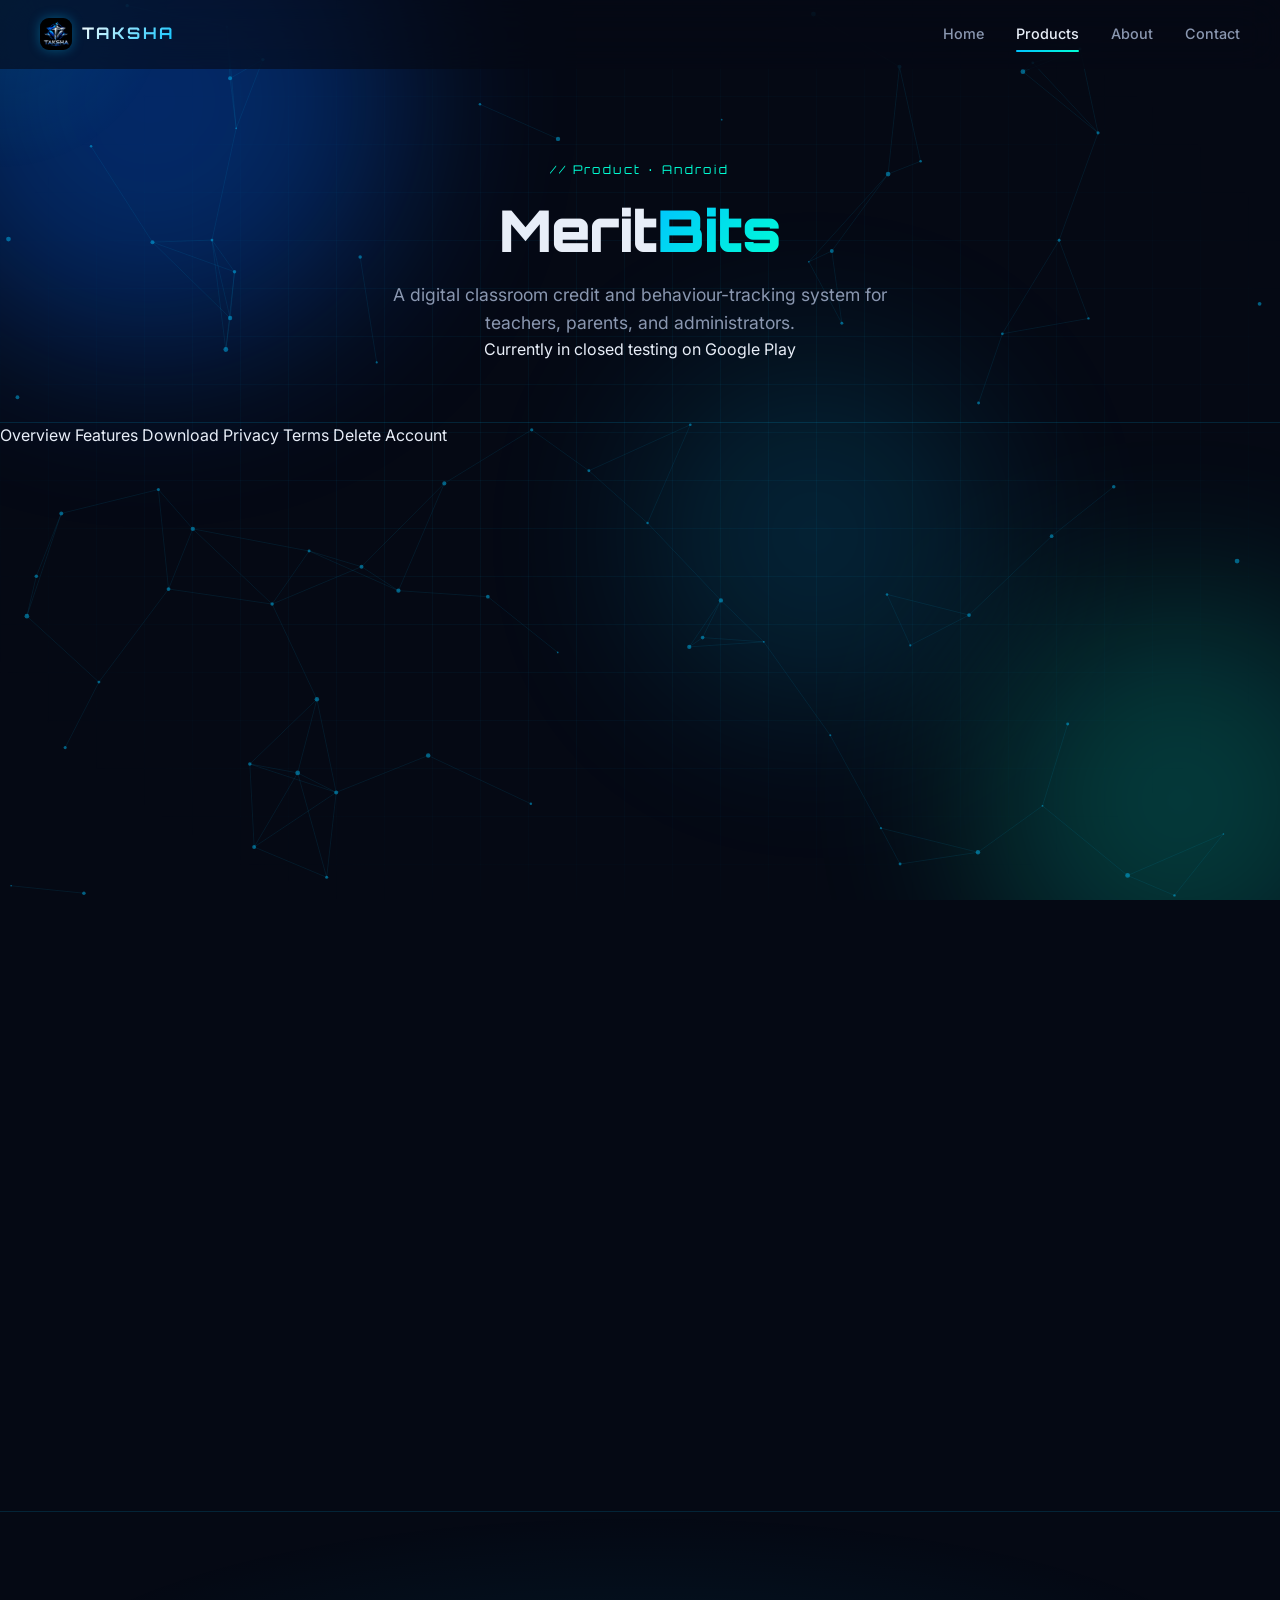
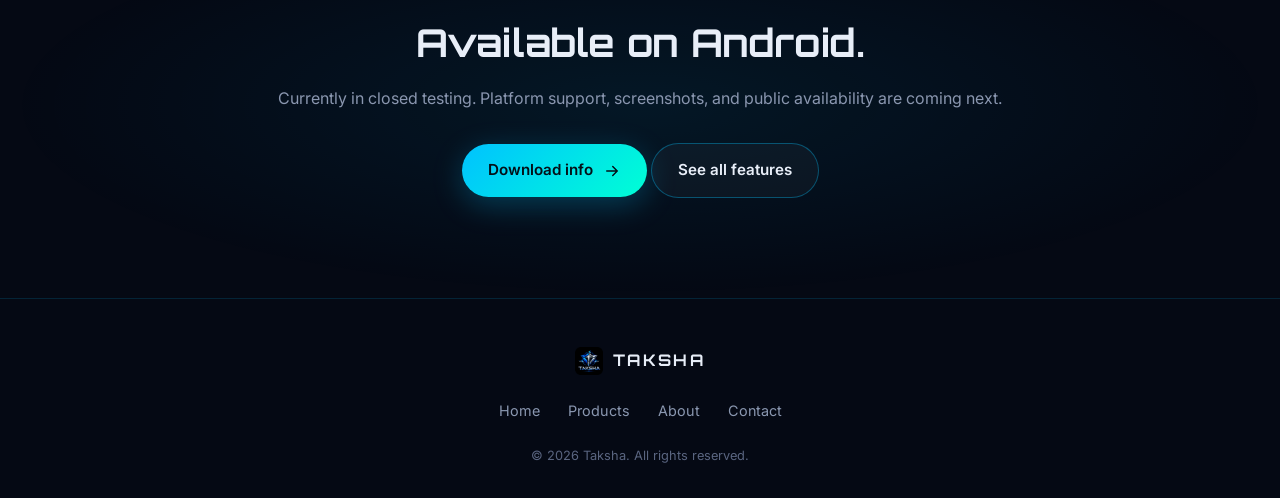
==== products/meritbits/index.html @ 992a5dcb "Create index.html" ====
<!DOCTYPE html>
<html lang="en">
<head>
<meta charset="UTF-8" />
<meta name="viewport" content="width=device-width, initial-scale=1.0" />
<title>MeritBits — Classroom merit tracking by Taksha</title>
<meta name="description" content="MeritBits is a digital classroom credit and behaviour-tracking system for teachers and parents. Built by Taksha." />
<link rel="icon" href="/assets/img/logo.png" />
<link rel="preconnect" href="https://fonts.googleapis.com" />
<link rel="preconnect" href="https://fonts.gstatic.com" crossorigin />
<link href="https://fonts.googleapis.com/css2?family=Orbitron:wght@500;700;900&family=Inter:wght@300;400;500;600;700&display=swap" rel="stylesheet" />
<link rel="stylesheet" href="/assets/css/style.css" />
</head>
<body>

<div class="cursor-glow" aria-hidden="true"></div>
<div class="bg-grid" aria-hidden="true"></div>
<div class="bg-orbs" aria-hidden="true">
  <span class="orb orb-1"></span>
  <span class="orb orb-2"></span>
  <span class="orb orb-3"></span>
</div>

<header class="nav" id="nav">
  <a href="/index.html" class="nav-brand">
    <img src="/assets/img/logo.png" alt="Taksha" class="nav-logo" onerror="this.style.display='none'" />
    <span class="nav-name">TAKSHA</span>
  </a>
  <nav class="nav-links">
    <a href="/index.html">Home</a>
    <a href="/products.html" class="active">Products</a>
    <a href="/about.html">About</a>
    <a href="/contact.html">Contact</a>
  </nav>
  <button class="nav-toggle" aria-label="Menu">☰</button>
</header>

<main>

  <section class="page-header">
    <div class="page-header-inner">
      <span class="page-kicker">// Product · Android</span>
      <div class="mb-hero-icon">
        <img src="/assets/img/meritbits.png" alt="MeritBits" onerror="this.style.display='none'" />
      </div>
      <h1 class="page-title mb-title">Merit<span class="grad-2">Bits</span></h1>
      <p class="page-lede">
        A digital classroom credit and behaviour-tracking system for teachers, parents, and administrators.
      </p>
      <div class="mb-status">
        <span class="pulse-dot"></span> Currently in closed testing on Google Play
      </div>
    </div>
  </section>

  <section class="mb-subnav-wrap">
    <nav class="mb-subnav">
      <a href="/products/meritbits/index.html" class="active">Overview</a>
      <a href="/products/meritbits/features.html">Features</a>
      <a href="/products/meritbits/download.html">Download</a>
      <a href="/products/meritbits/privacy.html">Privacy</a>
      <a href="/products/meritbits/terms.html">Terms</a>
      <a href="/products/meritbits/delete-account.html">Delete Account</a>
    </nav>
  </section>

  <section class="mb-content">

    <div class="mb-block reveal">
      <div class="mb-block-label">The idea</div>
      <h2>Discipline is not punishment.</h2>
      <p class="mb-quote">"It's the currency of self-growth."</p>
      <p>
        Every student begins with <strong>5000 Merit</strong>. Teachers deduct points for infractions,
        parents follow the balance live, and every change is written to an unalterable history.
        It's not about shaming — it's about showing students that their choices have weight, and
        that they can see the shape of their own behaviour over time.
      </p>
    </div>

    <div class="mb-block reveal">
      <div class="mb-block-label">Built for</div>
      <h2>Three roles, one classroom.</h2>
      <div class="mb-roles">
        <div class="mb-role">
          <div class="mb-role-icon">◈</div>
          <h3>Class teachers</h3>
          <p>Create classes, add students individually or in bulk, deduct merit, reset the class, and post thoughts. Full control.</p>
        </div>
        <div class="mb-role">
          <div class="mb-role-icon">◆</div>
          <h3>Subject teachers</h3>
          <p>Join a class with a 6-character code. Deduct merit and post thoughts — nothing more, nothing less.</p>
        </div>
        <div class="mb-role">
          <div class="mb-role-icon">◇</div>
          <h3>Parents</h3>
          <p>Link a child by scanning their private QR. See merit, history, and receive notifications when things change.</p>
        </div>
      </div>
    </div>

    <div class="mb-block reveal">
      <div class="mb-block-label">The core flow</div>
      <h2>From first class to first deduction.</h2>
      <ol class="mb-steps">
        <li><span>01</span><div><strong>Register</strong> as a Teacher or Parent. Verify email. Teachers wait for admin approval.</div></li>
        <li><span>02</span><div><strong>Create a class</strong> (teacher) or join one with a code (subject teacher).</div></li>
        <li><span>03</span><div><strong>Add students</strong> one by one or in bulk — name + roll number.</div></li>
        <li><span>04</span><div><strong>Link a parent</strong> by scanning the student's QR code.</div></li>
        <li><span>05</span><div><strong>Deduct merit</strong> — pick an infraction, confirm, points come off.</div></li>
        <li><span>06</span><div><strong>Track</strong> — every change is saved. Parents see history and get notified.</div></li>
        <li><span>07</span><div><strong>Reset</strong> the class each cycle. Negative balances carry over.</div></li>
      </ol>
    </div>

    <div class="mb-block reveal">
      <div class="mb-block-label">Merit rules</div>
      <h2>Simple, transparent, tamper-proof.</h2>
      <div class="mb-rules">
        <div class="mb-rule"><span>Starting value</span><em>5000 for every new student</em></div>
        <div class="mb-rule"><span>Deduction</span><em>Points are subtracted — no floor, merit can go negative</em></div>
        <div class="mb-rule"><span>History</span><em>Every deduction stores reason, points, and server timestamp</em></div>
        <div class="mb-rule"><span>Reset</span><em>Class teacher only. 5000 + any negative deficit carries over</em></div>
        <div class="mb-rule"><span>Immutability</span><em>History entries cannot be edited once written</em></div>
      </div>
    </div>

  </section>

  <section class="cta-strip">
    <div class="cta-inner">
      <h2>Available on Android.</h2>
      <p>Currently in closed testing. Platform support, screenshots, and public availability are coming next.</p>
      <div class="mb-cta-buttons">
        <a href="/products/meritbits/download.html" class="btn btn-primary">
          <span>Download info</span>
          <svg width="18" height="18" viewBox="0 0 24 24" fill="none"><path d="M5 12h14M13 6l6 6-6 6" stroke="currentColor" stroke-width="2" stroke-linecap="round" stroke-linejoin="round"/></svg>
        </a>
        <a href="/products/meritbits/features.html" class="btn btn-ghost">See all features</a>
      </div>
    </div>
  </section>

</main>

<footer class="footer">
  <div class="footer-inner">
    <div class="footer-brand">
      <img src="/assets/img/logo.png" alt="Taksha" onerror="this.style.display='none'" />
      <span>TAKSHA</span>
    </div>
    <div class="footer-links">
      <a href="/index.html">Home</a>
      <a href="/products.html">Products</a>
      <a href="/about.html">About</a>
      <a href="/contact.html">Contact</a>
    </div>
    <p class="footer-copy">© <span id="year"></span> Taksha. All rights reserved.</p>
  </div>
</footer>

<script src="/assets/js/main.js"></script>
</body>
</html>
---- assets/css/style.css ----
/* ---------- Reset & base ---------- */
*, *::before, *::after { box-sizing: border-box; margin: 0; padding: 0; }

:root {
  --bg: #050914;
  --bg-2: #0a1122;
  --surface: rgba(255,255,255,0.03);
  --surface-2: rgba(255,255,255,0.06);
  --border: rgba(0,194,255,0.15);
  --border-2: rgba(0,194,255,0.35);
  --text: #e8eef8;
  --text-dim: #8a97b0;
  --text-dimmer: #5a6580;
  --blue: #00c2ff;
  --cyan: #00ffd5;
  --amber: #ffb547;
  --grad: linear-gradient(135deg, #00c2ff 0%, #00ffd5 100%);
  --grad-2: linear-gradient(135deg, #ffffff 0%, #00c2ff 100%);
  --radius: 16px;
  --radius-sm: 10px;
}

html { scroll-behavior: smooth; }
body {
  font-family: 'Inter', system-ui, -apple-system, sans-serif;
  background: var(--bg);
  color: var(--text);
  line-height: 1.6;
  overflow-x: hidden;
  min-height: 100vh;
  -webkit-font-smoothing: antialiased;
}

a { color: inherit; text-decoration: none; }
img { max-width: 100%; display: block; }
button { font-family: inherit; cursor: pointer; border: none; background: none; color: inherit; }

.mono { font-family: 'Orbitron', monospace; letter-spacing: 0.05em; }
.dim { color: var(--text-dim); }
.grad { background: var(--grad-2); -webkit-background-clip: text; background-clip: text; color: transparent; }
.grad-2 { background: var(--grad); -webkit-background-clip: text; background-clip: text; color: transparent; }
.amber { color: var(--amber); }

/* ---------- Background FX ---------- */
.bg-grid {
  position: fixed; inset: 0; z-index: -2;
  background-image:
    linear-gradient(rgba(0,194,255,0.05) 1px, transparent 1px),
    linear-gradient(90deg, rgba(0,194,255,0.05) 1px, transparent 1px);
  background-size: 48px 48px;
  mask-image: radial-gradient(ellipse at center, #000 30%, transparent 80%);
  -webkit-mask-image: radial-gradient(ellipse at center, #000 30%, transparent 80%);
  pointer-events: none;
}
.bg-orbs { position: fixed; inset: 0; z-index: -3; overflow: hidden; pointer-events: none; }
.orb { position: absolute; border-radius: 50%; filter: blur(90px); opacity: 0.35; }
.orb-1 { width: 500px; height: 500px; background: #0066ff; top: -150px; left: -100px; }
.orb-2 { width: 400px; height: 400px; background: #00ffd5; bottom: -100px; right: -100px; opacity: 0.2; }
.orb-3 { width: 350px; height: 350px; background: #00c2ff; top: 40%; left: 50%; opacity: 0.15; }

.cursor-glow {
  position: fixed; width: 400px; height: 400px; border-radius: 50%;
  background: radial-gradient(circle, rgba(0,194,255,0.12) 0%, transparent 60%);
  pointer-events: none; z-index: 0;
  transform: translate(-50%, -50%);
  transition: opacity 0.3s;
  will-change: transform;
}

/* ---------- Nav ---------- */
.nav {
  position: fixed; top: 0; left: 0; right: 0; z-index: 100;
  display: flex; align-items: center; justify-content: space-between;
  padding: 18px 40px;
  backdrop-filter: blur(20px);
  -webkit-backdrop-filter: blur(20px);
  background: rgba(5,9,20,0.6);
  border-bottom: 1px solid transparent;
  transition: all 0.3s ease;
}
.nav.scrolled {
  background: rgba(5,9,20,0.85);
  border-bottom-color: var(--border);
  padding: 12px 40px;
}
.nav-brand { display: flex; align-items: center; gap: 10px; }
.nav-logo { height: 32px; width: auto; }
.nav-name {
  font-family: 'Orbitron', sans-serif; font-weight: 700;
  letter-spacing: 0.15em; font-size: 1rem;
  background: var(--grad-2); -webkit-background-clip: text; background-clip: text; color: transparent;
}
.nav-links { display: flex; gap: 32px; }
.nav-links a {
  font-size: 0.9rem; font-weight: 500; color: var(--text-dim);
  position: relative; transition: color 0.2s;
}
.nav-links a:hover, .nav-links a.active { color: var(--text); }
.nav-links a.active::after {
  content: ''; position: absolute; left: 0; right: 0; bottom: -6px;
  height: 2px; background: var(--grad); border-radius: 2px;
}
.nav-toggle { display: none; font-size: 1.4rem; }

/* ---------- Buttons ---------- */
.btn {
  display: inline-flex; align-items: center; gap: 10px;
  padding: 14px 26px; border-radius: 100px;
  font-weight: 600; font-size: 0.95rem;
  transition: all 0.3s ease; position: relative; overflow: hidden;
  cursor: pointer;
}
.btn-primary {
  background: var(--grad); color: #041018;
  box-shadow: 0 8px 30px rgba(0,194,255,0.25);
}
.btn-primary:hover {
  transform: translateY(-2px);
  box-shadow: 0 12px 40px rgba(0,194,255,0.45);
}
.btn-primary svg { transition: transform 0.3s; }
.btn-primary:hover svg { transform: translateX(4px); }
.btn-ghost {
  border: 1px solid var(--border-2); color: var(--text);
  background: var(--surface);
}
.btn-ghost:hover { background: var(--surface-2); border-color: var(--blue); }

/* ---------- Hero (index) ---------- */
.hero {
  min-height: 100vh; display: grid; grid-template-columns: 1.2fr 1fr;
  align-items: center; gap: 60px;
  padding: 140px 60px 80px; position: relative;
}
.hero-inner { max-width: 640px; z-index: 1; }
.hero-badge {
  display: inline-flex; align-items: center; gap: 8px;
  padding: 8px 16px; border-radius: 100px;
  background: var(--surface); border: 1px solid var(--border);
  font-size: 0.8rem; color: var(--text-dim); margin-bottom: 28px;
}
.hero-badge .dot {
  width: 8px; height: 8px; border-radius: 50%; background: var(--cyan);
  box-shadow: 0 0 12px var(--cyan); animation: pulse 2s infinite;
}
@keyframes pulse { 0%,100% { opacity: 1; } 50% { opacity: 0.4; } }

.hero-title {
  font-family: 'Orbitron', sans-serif; font-weight: 900;
  font-size: clamp(2.8rem, 7vw, 5.5rem); line-height: 1.02;
  letter-spacing: -0.02em; margin-bottom: 24px;
}
.hero-sub {
  font-size: 1.15rem; color: var(--text-dim); max-width: 520px;
  margin-bottom: 36px; line-height: 1.7;
}
.hero-cta { display: flex; gap: 16px; flex-wrap: wrap; margin-bottom: 60px; }

.hero-stats {
  display: flex; gap: 48px; flex-wrap: wrap;
  padding-top: 32px; border-top: 1px solid var(--border);
}
.stat { display: flex; flex-direction: column; }
.stat strong {
  font-family: 'Orbitron', sans-serif; font-size: 2rem; font-weight: 700;
  background: var(--grad-2); -webkit-background-clip: text; background-clip: text; color: transparent;
}
.stat span { font-size: 0.85rem; color: var(--text-dimmer); }

/* Floating cubes */
.hero-visual { position: relative; height: 500px; }
.cube-field { position: relative; width: 100%; height: 100%; }
.cube {
  position: absolute; border-radius: 12px;
  background: linear-gradient(135deg, rgba(0,194,255,0.6), rgba(0,255,213,0.3));
  border: 1px solid rgba(0,194,255,0.4);
  box-shadow: 0 0 40px rgba(0,194,255,0.3), inset 0 0 20px rgba(0,255,213,0.15);
  animation: float 6s ease-in-out infinite;
}
.c1 { width: 90px; height: 90px; top: 10%; left: 20%; animation-delay: 0s; }
.c2 { width: 60px; height: 60px; top: 55%; left: 10%; animation-delay: 1s; }
.c3 { width: 120px; height: 120px; top: 30%; left: 55%; animation-delay: 2s; }
.c4 { width: 50px; height: 50px; top: 75%; left: 65%; animation-delay: 1.5s; }
.c5 { width: 70px; height: 70px; top: 5%; left: 75%; animation-delay: 0.5s; }
@keyframes float {
  0%, 100% { transform: translateY(0) rotate(0deg); }
  50% { transform: translateY(-30px) rotate(8deg); }
}

/* ---------- Page header (inner pages) ---------- */
.page-header {
  padding: 160px 60px 60px; position: relative;
  border-bottom: 1px solid var(--border);
}
.page-header-inner { max-width: 900px; margin: 0 auto; text-align: center; }
.page-kicker {
  font-family: 'Orbitron', monospace; font-size: 0.75rem;
  letter-spacing: 0.2em; color: var(--cyan); margin-bottom: 20px; display: block;
}
.page-title {
  font-family: 'Orbitron', sans-serif; font-weight: 900;
  font-size: clamp(2rem, 5vw, 3.6rem); line-height: 1.1;
  letter-spacing: -0.02em; margin-bottom: 18px;
}
.page-lede { color: var(--text-dim); font-size: 1.1rem; max-width: 560px; margin: 0 auto; }

/* ---------- Sections ---------- */
.section-title {
  font-family: 'Orbitron', sans-serif; font-weight: 700;
  font-size: clamp(1.8rem, 4vw, 2.8rem); text-align: center;
  margin-bottom: 60px; letter-spacing: -0.01em;
}

/* ---------- Tease (index) ---------- */
.tease {
  padding: 120px 60px; position: relative;
  border-top: 1px solid var(--border); border-bottom: 1px solid var(--border);
}
.tease-inner { max-width: 720px; margin: 0 auto; text-align: center; }
.tease-label {
  display: inline-flex; align-items: center; gap: 10px;
  font-family: 'Orbitron', sans-serif; font-size: 0.75rem;
  letter-spacing: 0.2em; color: var(--cyan); margin-bottom: 28px;
}
.tease-label .pulse {
  width: 8px; height: 8px; border-radius: 50%; background: var(--cyan);
  animation: pulse 1.5s infinite;
}
.tease-title {
  font-family: 'Orbitron', sans-serif; font-weight: 900;
  font-size: clamp(2rem, 5vw, 3.5rem); line-height: 1.1; margin-bottom: 20px;
  letter-spacing: -0.02em;
}
.tease-sub { color: var(--text-dim); font-size: 1.1rem; margin-bottom: 48px; }

.glitch { position: relative; display: inline-block; color: var(--cyan); }
.glitch::before, .glitch::after {
  content: attr(data-text); position: absolute; inset: 0;
  background: var(--bg); overflow: hidden;
}
.glitch::before { color: #00c2ff; animation: glitch-1 3s infinite linear alternate-reverse; clip-path: polygon(0 0, 100% 0, 100% 45%, 0 45%); }
.glitch::after { color: #00ffd5; animation: glitch-2 2s infinite linear alternate-reverse; clip-path: polygon(0 55%, 100% 55%, 100% 100%, 0 100%); }
@keyframes glitch-1 { 0%,90%,100% { transform: translate(0); } 92% { transform: translate(-3px,1px); } 94% { transform: translate(3px,-1px); } 96% { transform: translate(-2px,-1px); } }
@keyframes glitch-2 { 0%,90%,100% { transform: translate(0); } 91% { transform: translate(2px,1px); } 93% { transform: translate(-3px,-1px); } 95% { transform: translate(1px,2px); } }

.tease-card {
  position: relative; max-width: 480px; margin: 0 auto 40px;
  border-radius: var(--radius); overflow: hidden;
  border: 1px solid var(--border);
  background: linear-gradient(180deg, rgba(10,17,34,0.9), rgba(5,9,20,0.95));
  backdrop-filter: blur(20px);
  transition: transform 0.4s, border-color 0.3s;
}
.tease-card:hover { transform: translateY(-4px); border-color: var(--border-2); }
.tease-card-glow {
  position: absolute; inset: -1px; z-index: 0; opacity: 0.4;
  background: conic-gradient(from 0deg, transparent, rgba(0,194,255,0.4), transparent 30%);
  animation: spin 6s linear infinite; filter: blur(20px);
}
@keyframes spin { to { transform: rotate(360deg); } }
.tease-card-inner {
  position: relative; z-index: 1; padding: 32px;
  background: linear-gradient(180deg, rgba(10,17,34,0.95), rgba(5,9,20,0.98));
  border-radius: var(--radius);
}
.tease-icon {
  display: flex; flex-direction: column; align-items: center; gap: 14px; margin-bottom: 28px;
}
.tease-icon img { width: 90px; height: 90px; filter: drop-shadow(0 0 30px rgba(0,194,255,0.5)); animation: float 4s ease-in-out infinite; }
.tease-scramble {
  font-family: 'Orbitron', monospace; font-size: 0.85rem;
  letter-spacing: 0.4em; color: var(--blue);
}
.tease-meta { display: flex; flex-direction: column; gap: 12px; margin-bottom: 24px; }
.tease-row {
  display: flex; justify-content: space-between; align-items: center;
  font-family: 'Orbitron', sans-serif; font-size: 0.75rem; letter-spacing: 0.1em;
  padding-bottom: 12px; border-bottom: 1px dashed rgba(0,194,255,0.15);
}
.tease-row span { color: var(--text-dimmer); }
.tease-row em { font-style: normal; color: var(--text); }
.tease-progress {
  height: 4px; border-radius: 4px; background: rgba(255,255,255,0.05);
  overflow: hidden; margin-bottom: 16px;
}
.tease-progress-bar {
  height: 100%; width: 0%; background: var(--grad);
  box-shadow: 0 0 12px var(--blue);
  transition: width 2s ease-out;
}
.tease-hint {
  font-family: 'Orbitron', monospace; font-size: 0.7rem;
  color: var(--text-dimmer); letter-spacing: 0.15em;
}
.tease-footer { color: var(--text-dimmer); font-size: 0.9rem; }

/* ---------- Principles (index) ---------- */
.principles { padding: 120px 60px; }
.principles-grid {
  max-width: 1100px; margin: 0 auto;
  display: grid; grid-template-columns: repeat(auto-fit, minmax(240px, 1fr)); gap: 24px;
}
.principle {
  padding: 32px; border-radius: var(--radius);
  background: var(--surface); border: 1px solid var(--border);
  transition: all 0.3s ease; position: relative; overflow: hidden;
}
.principle::before {
  content: ''; position: absolute; inset: 0;
  background: radial-gradient(circle at top left, rgba(0,194,255,0.08), transparent 60%);
  opacity: 0; transition: opacity 0.3s;
}
.principle:hover { transform: translateY(-4px); border-color: var(--border-2); }
.principle:hover::before { opacity: 1; }
.p-icon {
  font-size: 1.8rem; color: var(--cyan); margin-bottom: 16px;
  filter: drop-shadow(0 0 12px rgba(0,255,213,0.4));
}
.principle h3 { font-family: 'Orbitron', sans-serif; font-size: 1.05rem; margin-bottom: 10px; letter-spacing: 0.02em; }
.principle p { color: var(--text-dim); font-size: 0.92rem; }

/* ---------- About page ---------- */
.about { padding: 100px 60px; }
.about-inner { max-width: 780px; margin: 0 auto; display: flex; flex-direction: column; gap: 56px; }
.about-block { }
.about-label {
  font-family: 'Orbitron', monospace; font-size: 0.72rem;
  letter-spacing: 0.2em; color: var(--cyan); margin-bottom: 14px;
}
.about-block h2 {
  font-family: 'Orbitron', sans-serif; font-weight: 700;
  font-size: clamp(1.3rem, 2.6vw, 1.75rem); margin-bottom: 18px;
  letter-spacing: -0.01em;
}
.about-block p {
  color: var(--text-dim); margin-bottom: 16px; font-size: 1.02rem; line-height: 1.75;
}
.about-block p strong { color: var(--text); font-weight: 600; }
.about-block p em { color: var(--cyan); font-style: normal; }
.about-list {
  list-style: none; padding: 0; display: flex; flex-direction: column; gap: 14px;
  margin-top: 8px;
}
.about-list li {
  position: relative; padding-left: 22px;
  color: var(--text-dim); font-size: 1rem;
}
.about-list li::before {
  content: '◆'; position: absolute; left: 0; top: 0;
  color: var(--cyan); font-size: 0.7rem; line-height: 1.9;
}
.about-list li strong { color: var(--text); font-weight: 600; }

/* ---------- Contact page ---------- */
.contact { padding: 80px 60px; }
.contact-inner { max-width: 640px; margin: 0 auto; display: flex; flex-direction: column; gap: 24px; }
.contact-card {
  display: flex; align-items: center; gap: 20px;
  padding: 28px; border-radius: var(--radius);
  background: var(--surface); border: 1px solid var(--border);
  transition: all 0.3s ease; position: relative; overflow: hidden;
}
.contact-card::before {
  content: ''; position: absolute; inset: 0;
  background: radial-gradient(circle at left center, rgba(0,194,255,0.10), transparent 60%);
  opacity: 0; transition: opacity 0.3s;
}
.contact-card:hover {
  transform: translateY(-3px);
  border-color: var(--border-2);
  box-shadow: 0 20px 60px rgba(0,194,255,0.15);
}
.contact-card:hover::before { opacity: 1; }
.contact-icon {
  flex-shrink: 0; width: 52px; height: 52px; border-radius: 14px;
  display: flex; align-items: center; justify-content: center;
  background: linear-gradient(135deg, rgba(0,194,255,0.15), rgba(0,255,213,0.08));
  border: 1px solid var(--border-2); color: var(--cyan);
  box-shadow: 0 0 24px rgba(0,194,255,0.2);
}
.contact-body { flex: 1; display: flex; flex-direction: column; gap: 4px; position: relative; z-index: 1; }
.contact-label {
  font-family: 'Orbitron', sans-serif; font-size: 0.7rem;
  letter-spacing: 0.2em; color: var(--text-dimmer);
}
.contact-value { font-size: 1.05rem; font-weight: 600; color: var(--text); word-break: break-all; }
.contact-hint { font-size: 0.85rem; color: var(--text-dim); }
.contact-arrow { color: var(--cyan); flex-shrink: 0; transition: transform 0.3s; }
.contact-card:hover .contact-arrow { transform: translate(4px, -4px); }
.contact-note {
  padding: 18px 22px; border-radius: var(--radius-sm);
  background: var(--surface); border: 1px dashed var(--border);
  color: var(--text-dim); font-size: 0.92rem;
}

/* ---------- Products page ---------- */
.products { padding: 80px 60px; }
.products-inner { max-width: 720px; margin: 0 auto; display: flex; flex-direction: column; gap: 28px; }

.product-card {
  position: relative; border-radius: var(--radius); overflow: hidden;
  border: 1px solid var(--border);
  background: linear-gradient(180deg, rgba(10,17,34,0.9), rgba(5,9,20,0.95));
  backdrop-filter: blur(20px);
  transition: transform 0.4s, border-color 0.3s;
  padding: 0;
}
.product-card:hover { transform: translateY(-4px); border-color: var(--border-2); }
.product-glow {
  position: absolute; inset: -1px; z-index: 0; opacity: 0.35;
  background: conic-gradient(from 0deg, transparent, rgba(0,194,255,0.4), transparent 30%);
  animation: spin 8s linear infinite; filter: blur(24px);
  pointer-events: none;
}
.product-card > *:not(.product-glow) { position: relative; z-index: 1; }
.product-card {
  padding: 36px;
}
.product-badge {
  display: inline-flex; align-items: center; gap: 10px;
  padding: 7px 14px; border-radius: 100px;
  background: rgba(255,181,71,0.08); border: 1px solid rgba(255,181,71,0.3);
  font-family: 'Orbitron', sans-serif; font-size: 0.7rem;
  letter-spacing: 0.18em; color: var(--amber);
  margin-bottom: 26px;
}
.pulse-dot {
  width: 7px; height: 7px; border-radius: 50%; background: var(--amber);
  box-shadow: 0 0 10px var(--amber);
  animation: pulse 1.6s infinite;
}
.product-icon-wrap {
  display: flex; flex-direction: column; align-items: center;
  gap: 14px; margin-bottom: 24px;
}
.product-icon {
  width: 96px; height: 96px;
  filter: drop-shadow(0 0 30px rgba(0,194,255,0.5));
  animation: float 4s ease-in-out infinite;
}
.product-icon-fallback {
  font-size: 0.9rem; letter-spacing: 0.5em; color: var(--blue);
  display: none;
}
.product-icon-wrap:has(img[style*="display: none"]) .product-icon-fallback,
.product-icon-wrap:has(img[style*="display:none"]) .product-icon-fallback {
  display: block;
}
.product-name {
  font-family: 'Orbitron', sans-serif; font-weight: 900;
  font-size: 1.7rem; letter-spacing: 0.15em; text-align: center;
  margin-bottom: 12px;
  background: var(--grad-2); -webkit-background-clip: text; background-clip: text; color: transparent;
}
.product-tag {
  text-align: center; color: var(--text-dim);
  font-size: 0.98rem; margin-bottom: 30px; line-height: 1.65;
}
.product-meta { display: flex; flex-direction: column; gap: 10px; margin-bottom: 24px; }
.product-meta-row {
  display: flex; justify-content: space-between; align-items: center;
  font-family: 'Orbitron', sans-serif; font-size: 0.72rem; letter-spacing: 0.1em;
  padding-bottom: 10px; border-bottom: 1px dashed rgba(0,194,255,0.15);
}
.product-meta-row span { color: var(--text-dimmer); }
.product-meta-row em { font-style: normal; color: var(--text); }

.product-progress {
  height: 4px; border-radius: 4px; background: rgba(255,255,255,0.05);
  overflow: hidden; margin-bottom: 14px;
}
.product-progress-bar {
  height: 100%; width: 0%; background: var(--grad);
  box-shadow: 0 0 12px var(--blue);
  transition: width 2s ease-out;
}
.product-hint {
  font-size: 0.7rem; color: var(--text-dimmer); letter-spacing: 0.15em;
  margin-bottom: 24px;
}
.product-footer {
  display: flex; align-items: center; gap: 10px;
  padding: 14px 18px; border-radius: var(--radius-sm);
  background: var(--surface); border: 1px dashed var(--border);
  color: var(--text-dim); font-size: 0.88rem;
}
.lock-icon { color: var(--amber); flex-shrink: 0; display: flex; }

.products-coming {
  padding: 28px; border-radius: var(--radius);
  background: var(--surface); border: 1px solid var(--border);
  text-align: center;
}
.coming-inner .mono {
  font-size: 0.72rem; color: var(--cyan); letter-spacing: 0.2em;
  display: block; margin-bottom: 10px;
}
.coming-inner p { color: var(--text-dim); font-size: 0.95rem; }

/* ---------- CTA strip ---------- */
.cta-strip {
  padding: 100px 60px; text-align: center;
  border-top: 1px solid var(--border);
  background: radial-gradient(ellipse at center, rgba(0,194,255,0.08), transparent 70%);
}
.cta-inner h2 {
  font-family: 'Orbitron', sans-serif; font-size: clamp(1.6rem, 3.5vw, 2.4rem);
  margin-bottom: 12px; letter-spacing: -0.01em;
}
.cta-inner p { color: var(--text-dim); margin-bottom: 32px; }

/* ---------- Footer ---------- */
.footer { border-top: 1px solid var(--border); padding: 48px 60px 32px; }
.footer-inner { max-width: 1200px; margin: 0 auto; display: flex; flex-direction: column; gap: 24px; align-items: center; text-align: center; }
.footer-brand { display: flex; align-items: center; gap: 10px; font-family: 'Orbitron', sans-serif; font-weight: 700; letter-spacing: 0.15em; }
.footer-brand img { height: 28px; }
.footer-links { display: flex; gap: 28px; flex-wrap: wrap; justify-content: center; }
.footer-links a { color: var(--text-dim); font-size: 0.9rem; transition: color 0.2s; }
.footer-links a:hover { color: var(--text); }
.footer-copy { color: var(--text-dimmer); font-size: 0.8rem; }

/* ---------- Reveal animation ---------- */
.reveal { opacity: 0; transform: translateY(24px); transition: opacity 0.7s ease, transform 0.7s ease; }
.reveal.visible { opacity: 1; transform: none; }

/* ---------- Constellation canvas ---------- */
#constellation {
  position: fixed;
  inset: 0;
  z-index: -1;
  pointer-events: none;
  opacity: 0.85;
}
@media (max-width: 640px) {
  #constellation { opacity: 0.55; }
}

.nav-logo {
  height: 32px;
  width: 32px;
  object-fit: cover;
  border-radius: 9px;   /* soft rounded corners */
  /* optional: subtle glow to match cubes */
  box-shadow: 0 0 12px rgba(0,194,255,0.35);
}

/* ---------- Responsive ---------- */
@media (max-width: 900px) {
  .hero { grid-template-columns: 1fr; padding: 120px 28px 60px; min-height: auto; }
  .hero-visual { height: 260px; order: -1; }
  .nav { padding: 14px 20px; }
  .nav-links { display: none; }
  .nav-links.open {
    display: flex; flex-direction: column; gap: 20px;
    position: absolute; top: 100%; left: 0; right: 0;
    background: rgba(5,9,20,0.98); padding: 24px; border-bottom: 1px solid var(--border);
  }
  .nav-toggle { display: block; }
  .tease, .principles, .cta-strip, .footer,
  .about, .contact, .products, .page-header { padding-left: 24px; padding-right: 24px; }
  .hero-stats { gap: 28px; }
  .stat strong { font-size: 1.5rem; }
  .contact-card { flex-direction: column; text-align: center; padding: 24px; }
  .contact-arrow { display: none; }
  .product-card { padding: 26px; }
}
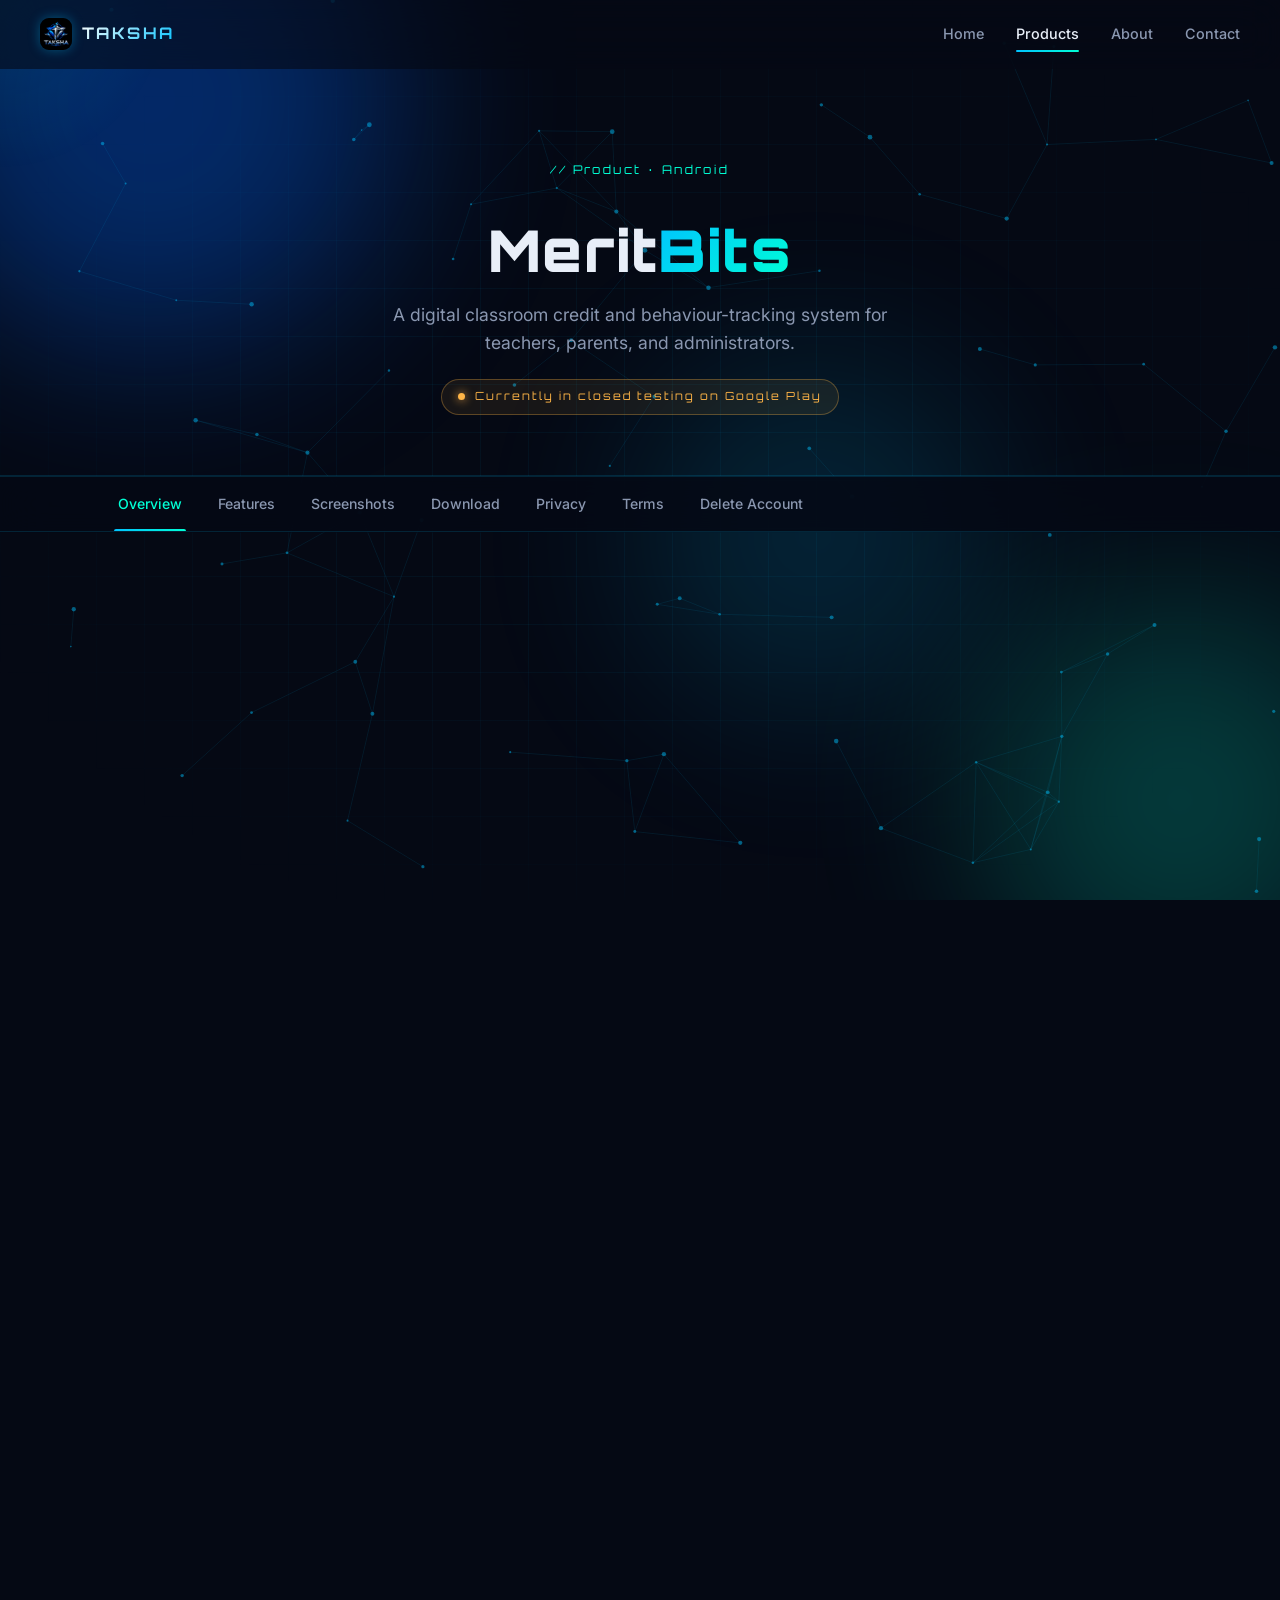
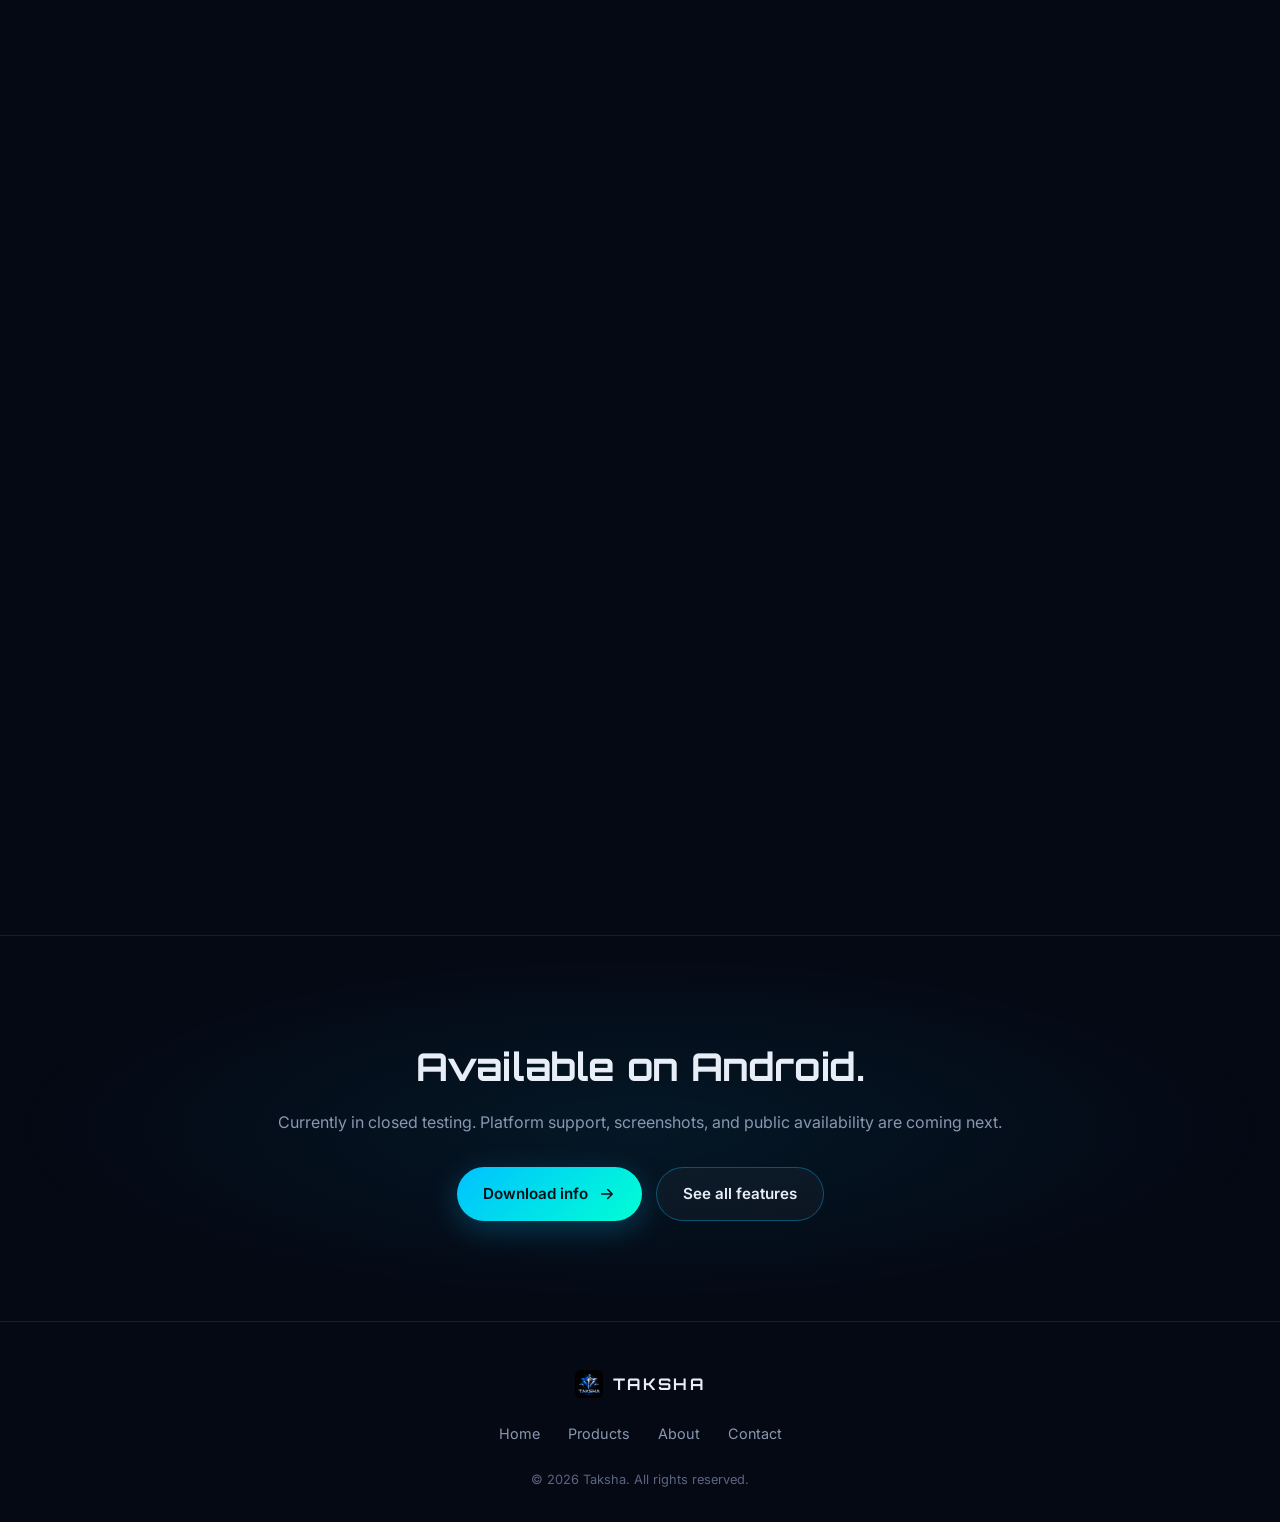
==== commit aa3cd60c: "Update index.html" ====
--- a/products/meritbits/index.html
+++ b/products/meritbits/index.html
@@ -57,6 +57,7 @@
     <nav class="mb-subnav">
       <a href="/products/meritbits/index.html" class="active">Overview</a>
       <a href="/products/meritbits/features.html">Features</a>
+      <a href="/products/meritbits/screenshots.html">Screenshots</a>
       <a href="/products/meritbits/download.html">Download</a>
       <a href="/products/meritbits/privacy.html">Privacy</a>
       <a href="/products/meritbits/terms.html">Terms</a>
--- a/assets/css/style.css
+++ b/assets/css/style.css
@@ -564,3 +564,358 @@
   .contact-arrow { display: none; }
   .product-card { padding: 26px; }
 }
+
+/* ---------- MeritBits sub-pages ---------- */
+
+/* Hero icon on Overview */
+.mb-hero-icon {
+  display: flex; justify-content: center; margin-bottom: 20px;
+}
+.mb-hero-icon img {
+  width: 88px; height: 88px;
+  filter: drop-shadow(0 0 30px rgba(0,194,255,0.55));
+  animation: float 4s ease-in-out infinite;
+}
+.mb-title { letter-spacing: 0.02em; }
+
+.mb-status {
+  display: inline-flex; align-items: center; gap: 10px;
+  margin-top: 22px; padding: 8px 16px; border-radius: 100px;
+  background: rgba(255,181,71,0.08);
+  border: 1px solid rgba(255,181,71,0.3);
+  font-family: 'Orbitron', sans-serif; font-size: 0.7rem;
+  letter-spacing: 0.18em; color: var(--amber);
+}
+.pulse-dot {
+  width: 7px; height: 7px; border-radius: 50%;
+  background: var(--amber); box-shadow: 0 0 10px var(--amber);
+  animation: pulse 1.6s infinite;
+}
+
+/* Sub-navigation bar */
+.mb-subnav-wrap {
+  position: sticky; top: 0; z-index: 50;
+  background: rgba(5,9,20,0.85);
+  backdrop-filter: blur(20px);
+  -webkit-backdrop-filter: blur(20px);
+  border-bottom: 1px solid var(--border);
+  border-top: 1px solid var(--border);
+}
+.mb-subnav {
+  max-width: 1100px; margin: 0 auto;
+  padding: 0 24px;
+  display: flex; gap: 28px; overflow-x: auto;
+  scrollbar-width: none;
+}
+.mb-subnav::-webkit-scrollbar { display: none; }
+.mb-subnav a {
+  padding: 16px 4px; font-size: 0.88rem; font-weight: 500;
+  color: var(--text-dim);
+  white-space: nowrap;
+  position: relative; transition: color 0.2s;
+}
+.mb-subnav a:hover { color: var(--text); }
+.mb-subnav a.active { color: var(--cyan); }
+.mb-subnav a.active::after {
+  content: ''; position: absolute; left: 0; right: 0; bottom: 0;
+  height: 2px; background: var(--grad); border-radius: 2px 2px 0 0;
+}
+
+/* Content wrapper */
+.mb-content {
+  max-width: 860px; margin: 0 auto;
+  padding: 80px 40px 100px;
+  display: flex; flex-direction: column; gap: 64px;
+}
+
+/* Blocks */
+.mb-block { }
+.mb-block-label {
+  font-family: 'Orbitron', monospace; font-size: 0.72rem;
+  letter-spacing: 0.22em; color: var(--cyan);
+  margin-bottom: 14px; text-transform: uppercase;
+}
+.mb-block h2 {
+  font-family: 'Orbitron', sans-serif; font-weight: 700;
+  font-size: clamp(1.4rem, 3vw, 1.9rem);
+  line-height: 1.2; letter-spacing: -0.01em;
+  margin-bottom: 22px;
+}
+.mb-block p {
+  color: var(--text-dim); font-size: 1.02rem;
+  line-height: 1.75; margin-bottom: 16px;
+}
+.mb-block p strong { color: var(--text); font-weight: 600; }
+.mb-quote {
+  font-family: 'Orbitron', sans-serif; font-style: italic;
+  font-size: 1.05rem; color: var(--cyan) !important;
+  margin-bottom: 22px !important;
+  letter-spacing: 0.02em;
+}
+
+/* Roles grid */
+.mb-roles {
+  display: grid; grid-template-columns: repeat(auto-fit, minmax(220px, 1fr));
+  gap: 20px; margin-top: 12px;
+}
+.mb-role {
+  padding: 26px; border-radius: var(--radius);
+  background: var(--surface); border: 1px solid var(--border);
+  transition: all 0.3s ease;
+}
+.mb-role:hover { border-color: var(--border-2); transform: translateY(-3px); }
+.mb-role-icon {
+  font-size: 1.6rem; color: var(--cyan);
+  margin-bottom: 14px;
+  filter: drop-shadow(0 0 12px rgba(0,255,213,0.4));
+}
+.mb-role h3 {
+  font-family: 'Orbitron', sans-serif; font-size: 1rem;
+  margin-bottom: 10px; letter-spacing: 0.02em;
+}
+.mb-role p { font-size: 0.92rem; margin: 0; }
+
+/* Steps */
+.mb-steps {
+  list-style: none; padding: 0; margin: 12px 0 0;
+  display: flex; flex-direction: column; gap: 14px;
+}
+.mb-steps li {
+  display: flex; gap: 18px; align-items: flex-start;
+  padding: 18px 22px; border-radius: var(--radius);
+  background: var(--surface); border: 1px solid var(--border);
+  transition: border-color 0.3s;
+}
+.mb-steps li:hover { border-color: var(--border-2); }
+.mb-steps li span {
+  font-family: 'Orbitron', sans-serif; font-size: 0.8rem;
+  color: var(--cyan); letter-spacing: 0.1em;
+  flex-shrink: 0; padding-top: 2px;
+}
+.mb-steps li div { color: var(--text-dim); font-size: 0.98rem; line-height: 1.6; }
+.mb-steps li div strong { color: var(--text); font-weight: 600; }
+
+/* Rules list */
+.mb-rules {
+  display: flex; flex-direction: column; gap: 0;
+  border-top: 1px solid var(--border);
+}
+.mb-rule {
+  display: flex; justify-content: space-between; align-items: center;
+  gap: 20px; padding: 16px 0;
+  border-bottom: 1px dashed rgba(0,194,255,0.15);
+}
+.mb-rule span {
+  font-family: 'Orbitron', sans-serif; font-size: 0.72rem;
+  letter-spacing: 0.15em; color: var(--text-dimmer);
+  text-transform: uppercase;
+}
+.mb-rule em {
+  font-style: normal; color: var(--text); font-size: 0.95rem;
+  text-align: right;
+}
+
+/* Features grid */
+.mb-features {
+  display: grid; grid-template-columns: repeat(auto-fit, minmax(280px, 1fr));
+  gap: 22px;
+}
+.mb-feature {
+  padding: 28px; border-radius: var(--radius);
+  background: var(--surface); border: 1px solid var(--border);
+  position: relative; overflow: hidden;
+  transition: all 0.3s ease;
+}
+.mb-feature::before {
+  content: ''; position: absolute; inset: 0;
+  background: radial-gradient(circle at top left, rgba(0,194,255,0.08), transparent 60%);
+  opacity: 0; transition: opacity 0.3s;
+}
+.mb-feature:hover { transform: translateY(-4px); border-color: var(--border-2); }
+.mb-feature:hover::before { opacity: 1; }
+.mb-feature-icon {
+  font-size: 1.7rem; color: var(--cyan);
+  margin-bottom: 14px; position: relative;
+  filter: drop-shadow(0 0 12px rgba(0,255,213,0.4));
+}
+.mb-feature h3 {
+  font-family: 'Orbitron', sans-serif; font-size: 1.02rem;
+  margin-bottom: 10px; letter-spacing: 0.02em;
+  position: relative;
+}
+.mb-feature p {
+  color: var(--text-dim); font-size: 0.92rem;
+  line-height: 1.65; margin: 0; position: relative;
+}
+
+/* Download card */
+.mb-download-card {
+  display: flex; align-items: center; gap: 24px;
+  padding: 32px; border-radius: var(--radius);
+  background: linear-gradient(180deg, rgba(10,17,34,0.9), rgba(5,9,20,0.95));
+  border: 1px solid var(--border);
+}
+.mb-download-icon {
+  flex-shrink: 0;
+}
+.mb-download-icon img {
+  width: 72px; height: 72px;
+  filter: drop-shadow(0 0 24px rgba(0,194,255,0.5));
+}
+.mb-download-info h2 {
+  font-family: 'Orbitron', sans-serif; font-size: 1.2rem;
+  margin-bottom: 6px; letter-spacing: 0.02em;
+}
+.mb-download-info .dim { font-size: 0.8rem; letter-spacing: 0.15em; }
+.mb-status-line {
+  display: inline-flex; align-items: center; gap: 8px;
+  margin-top: 12px; font-family: 'Orbitron', sans-serif;
+  font-size: 0.7rem; letter-spacing: 0.18em; color: var(--amber);
+}
+
+/* CTA buttons on MB pages */
+.mb-cta-buttons {
+  display: flex; gap: 14px; flex-wrap: wrap; justify-content: center;
+  margin-top: 20px;
+}
+
+/* Legal pages */
+.legal {
+  max-width: 820px; margin: 0 auto;
+  padding: 70px 40px 100px;
+  color: var(--text-dim); line-height: 1.8;
+  font-size: 1rem;
+}
+.legal-intro {
+  font-size: 1.05rem; color: var(--text-dim);
+  padding-bottom: 28px; margin-bottom: 40px !important;
+  border-bottom: 1px solid var(--border);
+}
+.legal h2 {
+  font-family: 'Orbitron', sans-serif; font-weight: 700;
+  font-size: 1.25rem; color: var(--text);
+  margin-top: 44px; margin-bottom: 16px;
+  letter-spacing: -0.01em; line-height: 1.3;
+}
+.legal h3 {
+  font-family: 'Orbitron', sans-serif; font-weight: 500;
+  font-size: 0.95rem; color: var(--cyan);
+  margin-top: 26px; margin-bottom: 12px;
+  letter-spacing: 0.08em; text-transform: uppercase;
+}
+.legal p {
+  margin-bottom: 16px;
+}
+.legal ul, .legal ol {
+  margin: 12px 0 20px; padding-left: 22px;
+}
+.legal li {
+  margin-bottom: 10px; padding-left: 6px;
+}
+.legal li::marker { color: var(--cyan); }
+.legal strong { color: var(--text); font-weight: 600; }
+.legal a {
+  color: var(--cyan);
+  border-bottom: 1px solid rgba(0,255,213,0.3);
+  transition: border-color 0.2s;
+}
+.legal a:hover { border-bottom-color: var(--cyan); }
+.legal code, .legal .mono {
+  font-family: 'Orbitron', monospace;
+  font-size: 0.88em; color: var(--blue);
+  background: rgba(0,194,255,0.06);
+  padding: 2px 8px; border-radius: 6px;
+}
+.legal-footer-note {
+  margin-top: 56px; padding-top: 28px;
+  border-top: 1px solid var(--border);
+  font-size: 0.92rem; color: var(--text-dimmer);
+}
+
+/* Responsive */
+@media (max-width: 900px) {
+  .mb-content { padding: 60px 24px 80px; gap: 48px; }
+  .legal { padding: 50px 24px 80px; }
+  .mb-rule { flex-direction: column; align-items: flex-start; gap: 6px; }
+  .mb-rule em { text-align: left; }
+  .mb-download-card { flex-direction: column; text-align: center; padding: 28px; }
+}
+
+/* ---------- Screenshots page ---------- */
+.screens-grid {
+  display: grid;
+  grid-template-columns: repeat(auto-fit, minmax(220px, 1fr));
+  gap: 30px;
+  margin: 20px 0 60px;
+}
+
+.phone {
+  position: relative;
+  aspect-ratio: 9 / 19.5;
+  border-radius: 36px;
+  background: linear-gradient(160deg, #1a2135, #0a0f1e);
+  border: 2px solid rgba(0, 194, 255, 0.25);
+  box-shadow:
+    0 0 60px rgba(0, 194, 255, 0.12),
+    inset 0 0 30px rgba(0, 194, 255, 0.06);
+  padding: 14px 8px;
+  transition: transform 0.4s ease, border-color 0.3s ease;
+}
+.phone:hover {
+  transform: translateY(-6px);
+  border-color: rgba(0, 194, 255, 0.55);
+  box-shadow:
+    0 0 80px rgba(0, 194, 255, 0.22),
+    inset 0 0 30px rgba(0, 194, 255, 0.1);
+}
+
+.phone-notch {
+  position: absolute;
+  top: 10px; left: 50%;
+  transform: translateX(-50%);
+  width: 70px; height: 6px;
+  border-radius: 100px;
+  background: rgba(0, 194, 255, 0.3);
+}
+
+.phone-screen {
+  width: 100%; height: 100%;
+  border-radius: 26px;
+  background:
+    radial-gradient(ellipse at top, rgba(0, 194, 255, 0.12), transparent 60%),
+    #050914;
+  overflow: hidden;
+  display: flex;
+  align-items: center;
+  justify-content: center;
+  border: 1px solid rgba(0, 194, 255, 0.12);
+}
+
+.phone-placeholder {
+  display: flex; flex-direction: column;
+  align-items: center; gap: 12px;
+  padding: 24px; text-align: center;
+}
+.ph-icon {
+  font-size: 2.4rem; color: var(--cyan);
+  filter: drop-shadow(0 0 16px rgba(0, 255, 213, 0.5));
+  animation: float 4s ease-in-out infinite;
+}
+.ph-label {
+  font-size: 0.65rem; color: var(--cyan);
+  letter-spacing: 0.25em;
+}
+.ph-hint {
+  font-size: 0.72rem; color: var(--text-dimmer);
+  letter-spacing: 0.05em;
+}
+
+@media (max-width: 600px) {
+  .screens-grid { grid-template-columns: 1fr 1fr; gap: 16px; }
+  .phone { border-radius: 26px; padding: 10px 6px; }
+  .phone-screen { border-radius: 18px; }
+  .phone-notch { width: 50px; height: 4px; }
+  .ph-icon { font-size: 1.6rem; }
+  .ph-label { font-size: 0.55rem; }
+  .ph-hint { font-size: 0.62rem; }
+}
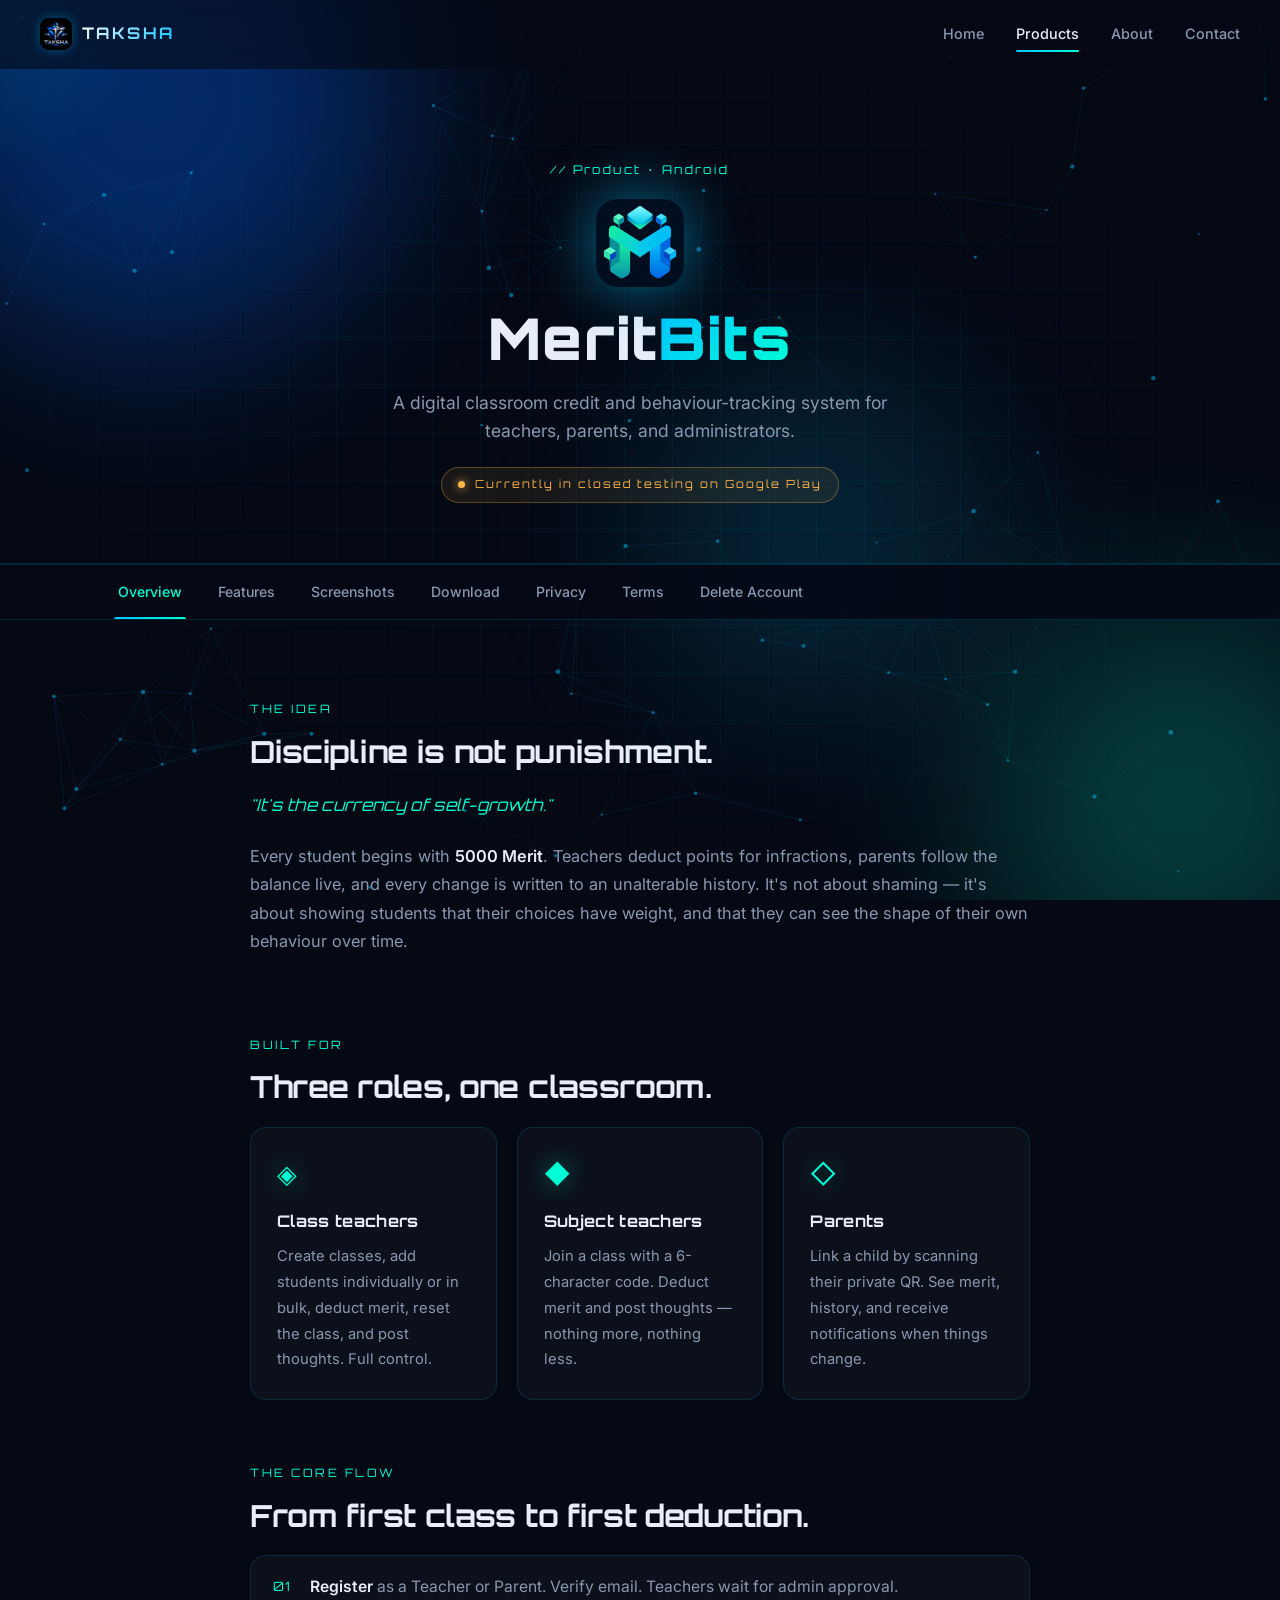
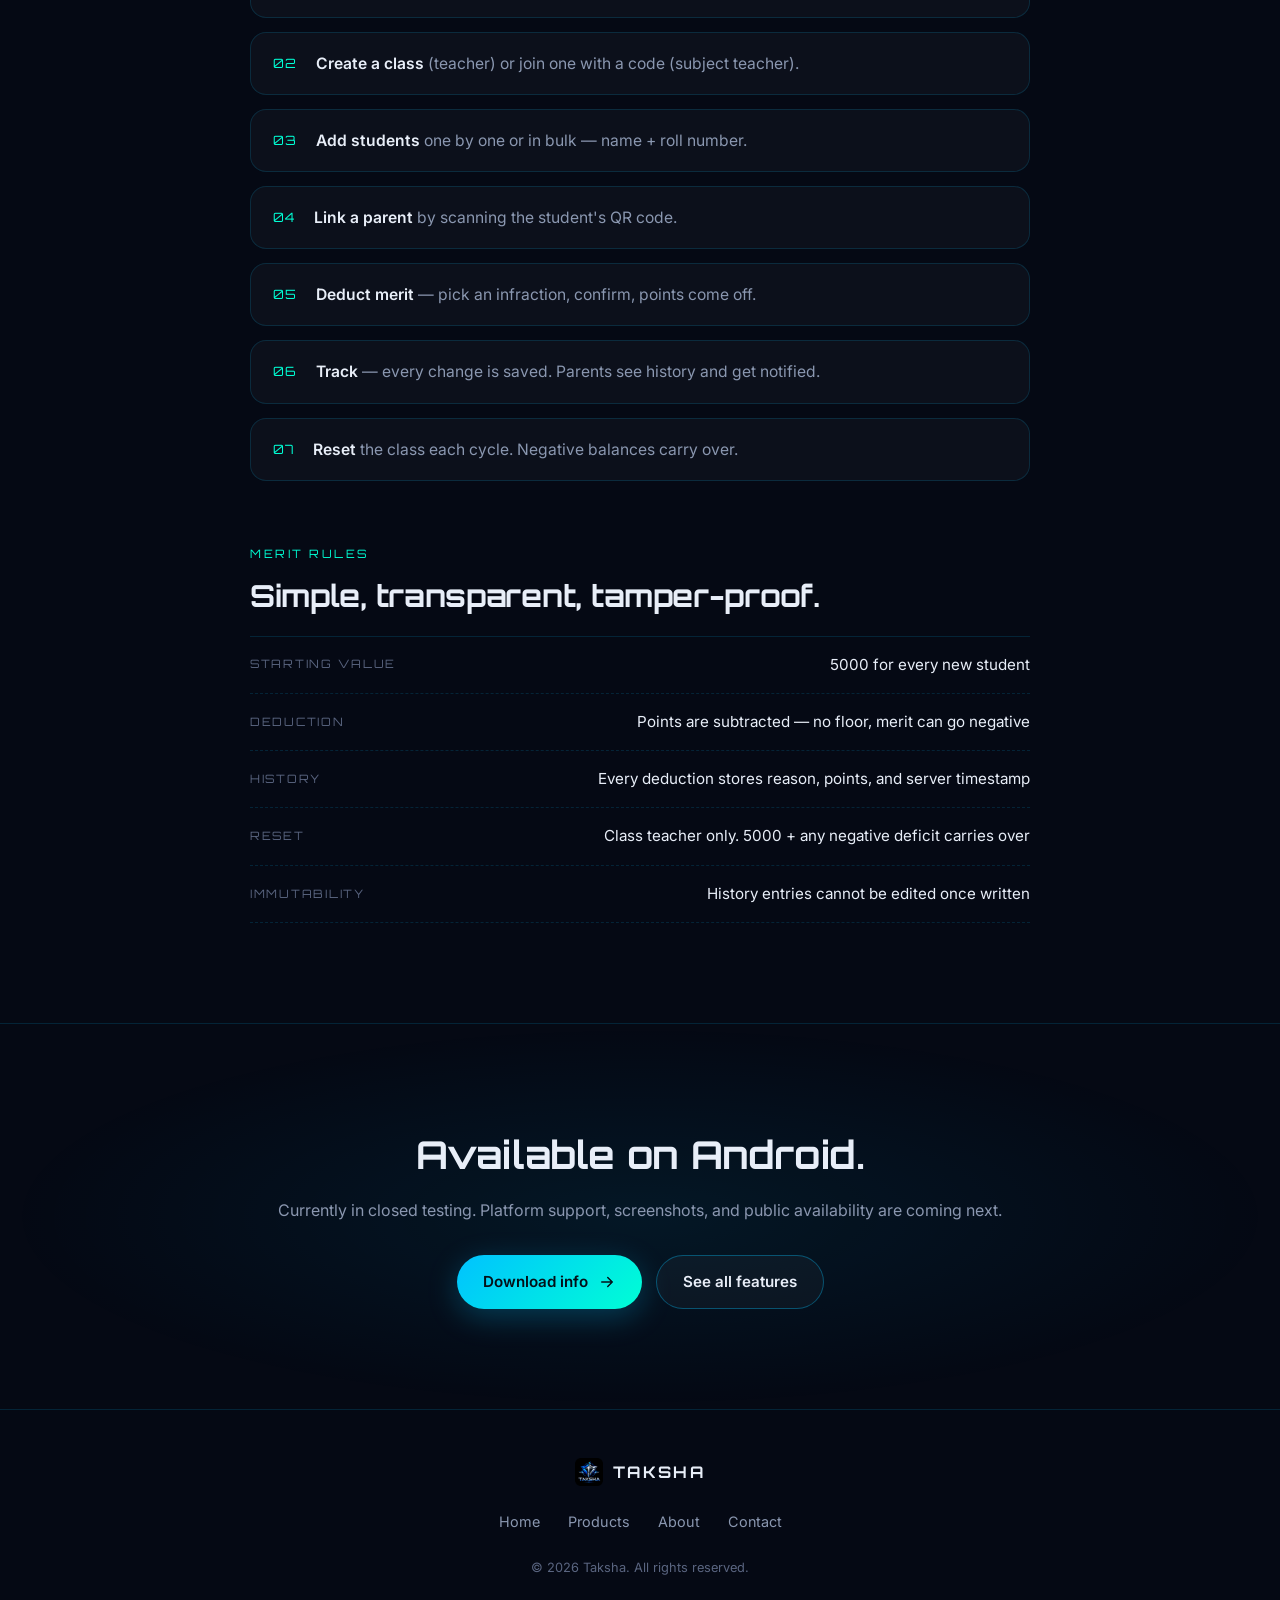
==== commit b3663fab: "replacing the png file type" ====
--- a/products/meritbits/index.html
+++ b/products/meritbits/index.html
@@ -41,7 +41,7 @@
     <div class="page-header-inner">
       <span class="page-kicker">// Product · Android</span>
       <div class="mb-hero-icon">
-        <img src="/assets/img/meritbits.png" alt="MeritBits" onerror="this.style.display='none'" />
+        <img src="/assets/img/meritbits.svg" alt="MeritBits" onerror="this.style.display='none'" />
       </div>
       <h1 class="page-title mb-title">Merit<span class="grad-2">Bits</span></h1>
       <p class="page-lede">
--- a/assets/css/style.css
+++ b/assets/css/style.css
@@ -919,3 +919,16 @@
   .ph-label { font-size: 0.55rem; }
   .ph-hint { font-size: 0.62rem; }
 }
+/* ---------- Real screenshots inside phone frames ---------- */
+.phone-screen {
+  padding: 0;
+  overflow: hidden;
+  position: relative;
+}
+.phone-screen img {
+  width: 100%;
+  height: 100%;
+  object-fit: cover;
+  object-position: top center;
+  display: block;
+}
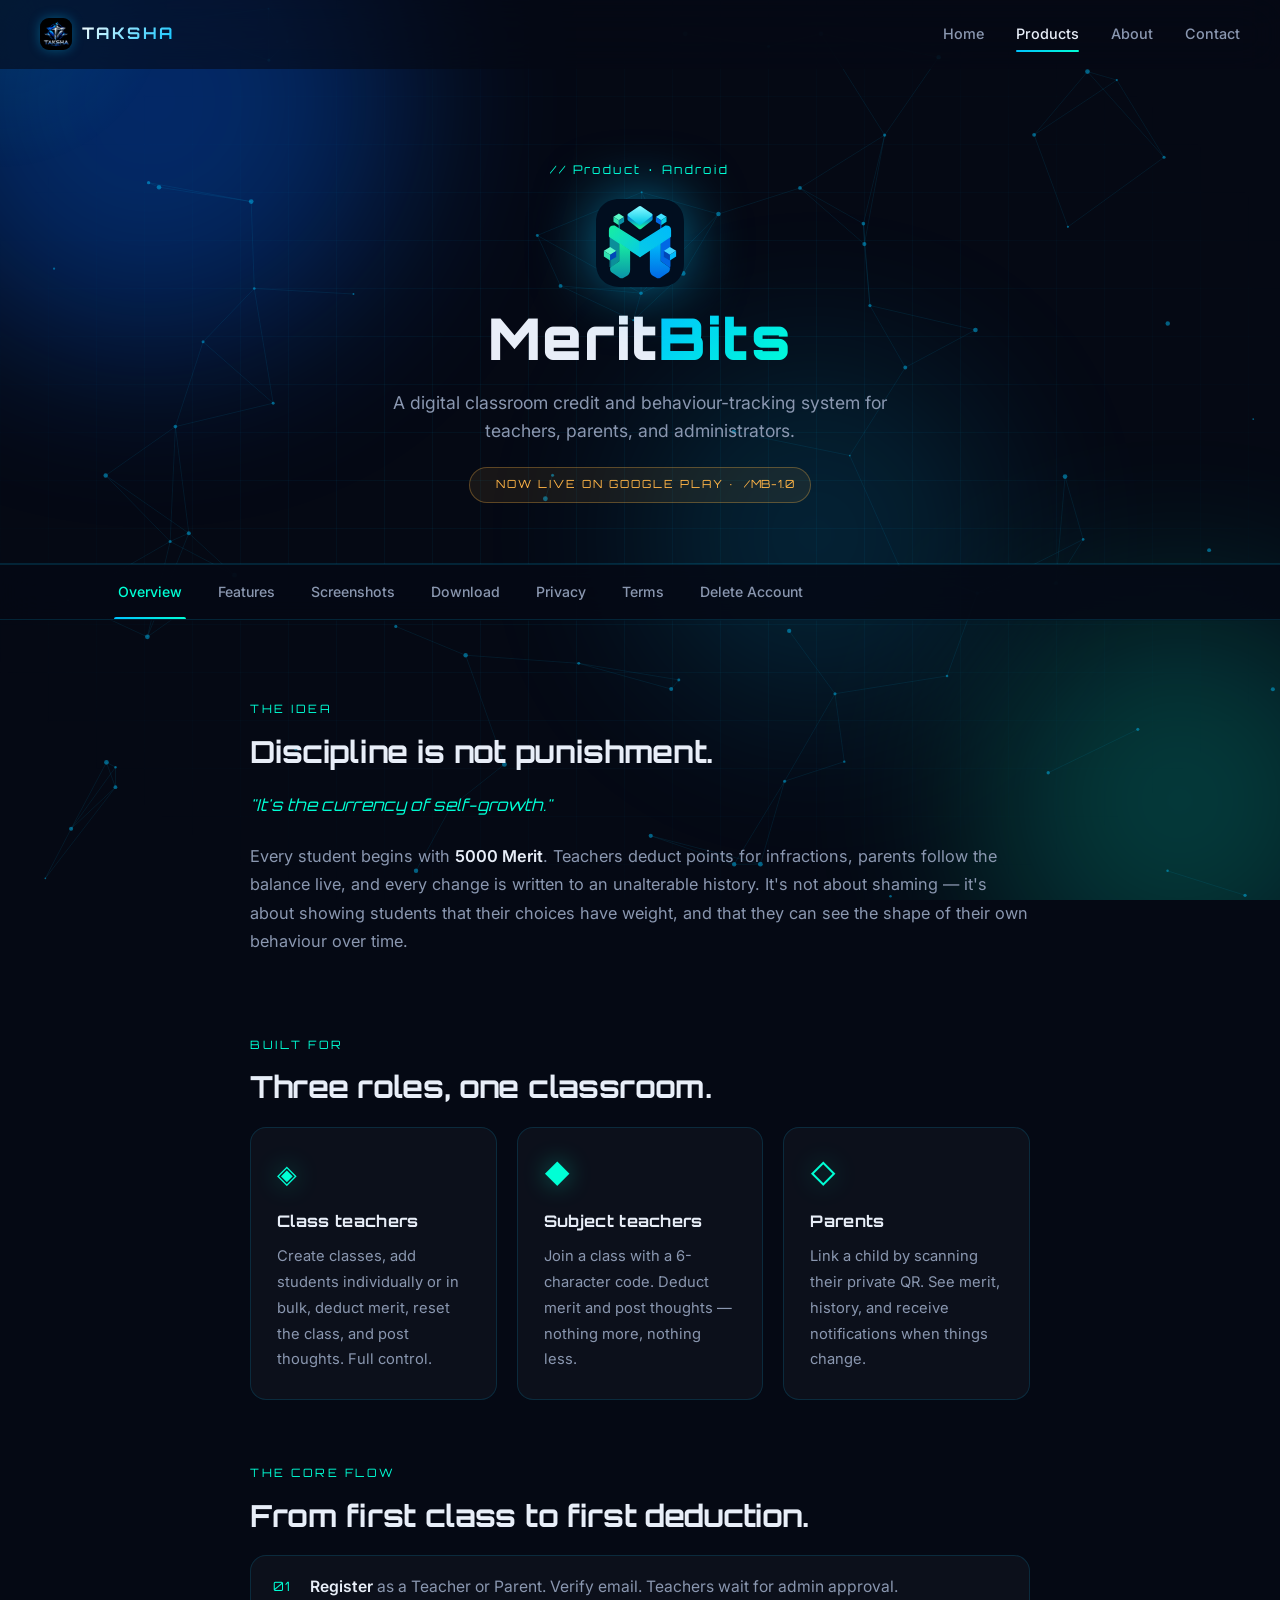
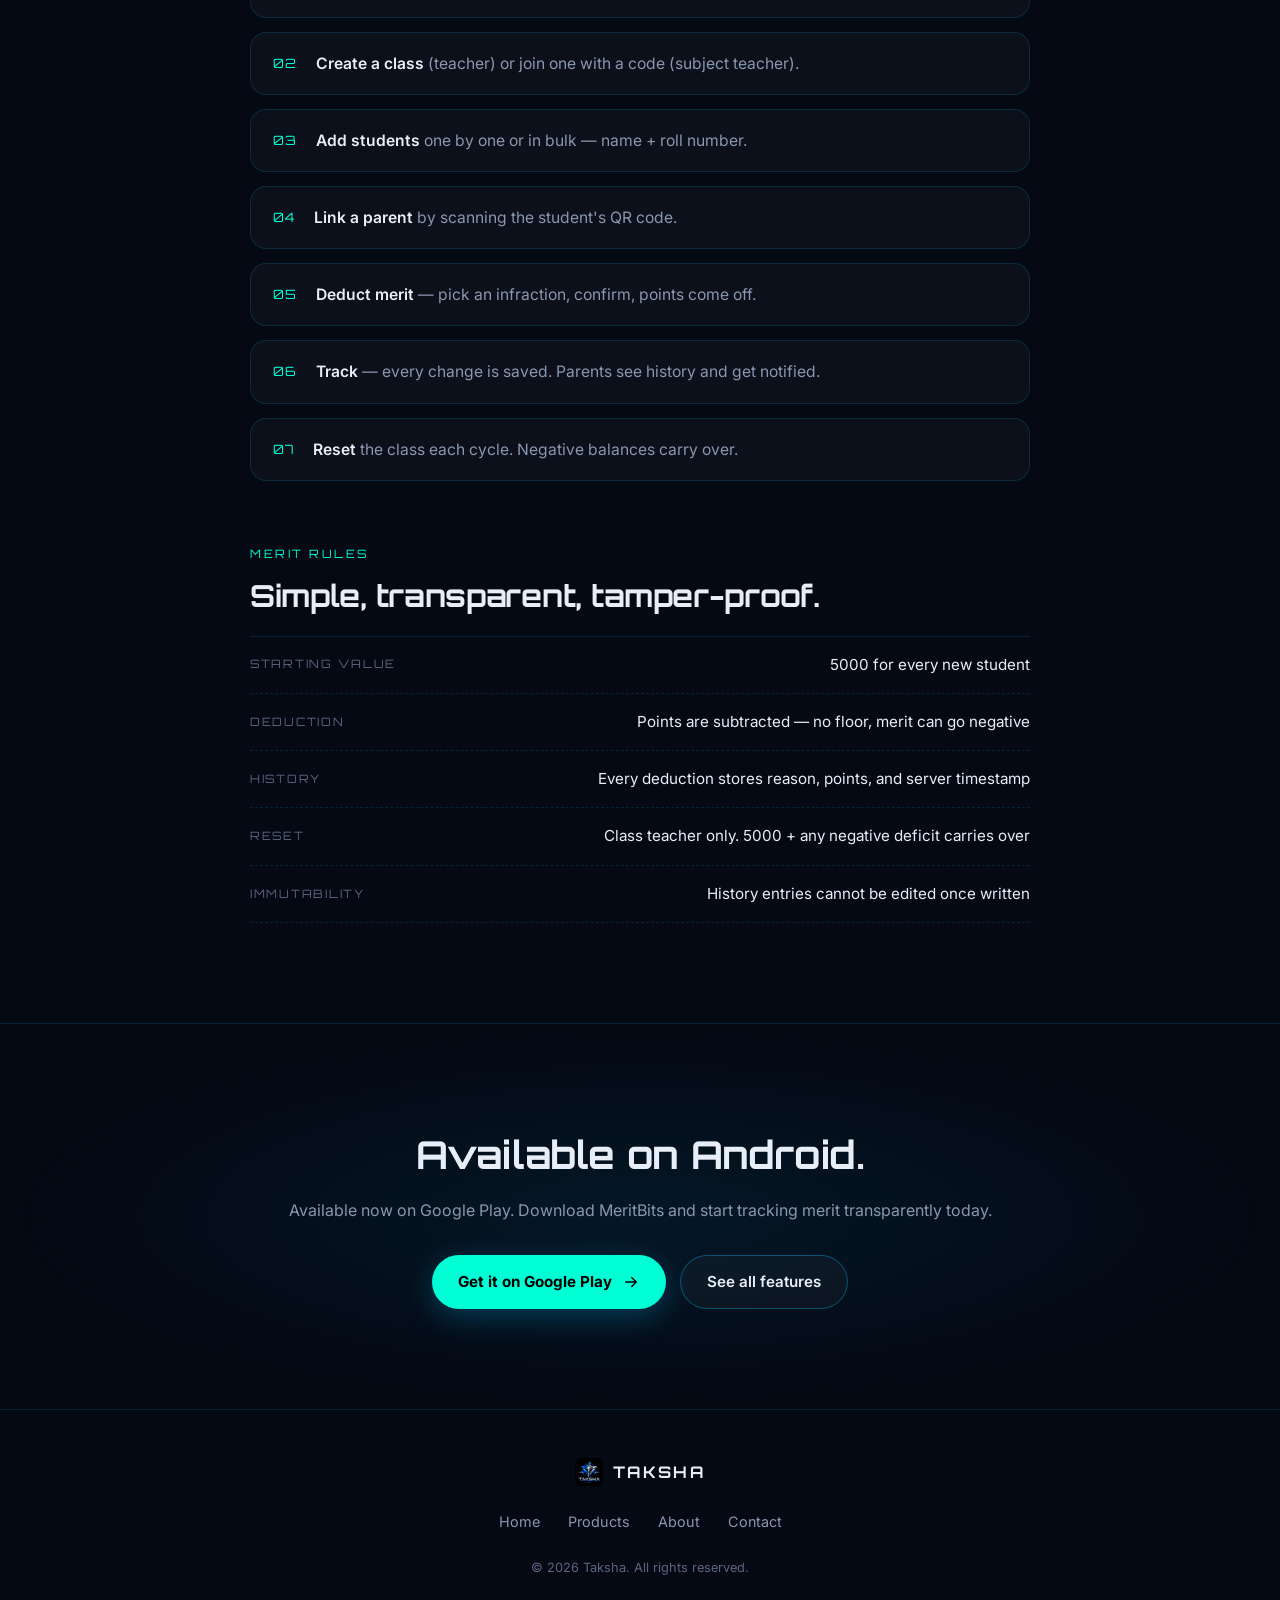
==== commit ceac233a: "Changes to open live on google play store" ====
--- a/products/meritbits/index.html
+++ b/products/meritbits/index.html
@@ -48,7 +48,7 @@
         A digital classroom credit and behaviour-tracking system for teachers, parents, and administrators.
       </p>
       <div class="mb-status">
-        <span class="pulse-dot"></span> Currently in closed testing on Google Play
+        <span class="pulse" style="background:#00ffd5; box-shadow:0 0 10px #00ffd5;"></span> NOW LIVE ON GOOGLE PLAY · <span class="mono">/MB-1.0</span>
       </div>
     </div>
   </section>
@@ -132,10 +132,10 @@
   <section class="cta-strip">
     <div class="cta-inner">
       <h2>Available on Android.</h2>
-      <p>Currently in closed testing. Platform support, screenshots, and public availability are coming next.</p>
+      <p>Available now on Google Play. Download MeritBits and start tracking merit transparently today.</p>
       <div class="mb-cta-buttons">
-        <a href="/products/meritbits/download.html" class="btn btn-primary">
-          <span>Download info</span>
+        <a href="https://play.google.com/store/apps/details?id=com.taksha.meritbits" target="_blank" class="btn btn-primary" style="background:#00ffd5; color:#000; border:none; font-weight:700;">
+          <span>Get it on Google Play</span>
           <svg width="18" height="18" viewBox="0 0 24 24" fill="none"><path d="M5 12h14M13 6l6 6-6 6" stroke="currentColor" stroke-width="2" stroke-linecap="round" stroke-linejoin="round"/></svg>
         </a>
         <a href="/products/meritbits/features.html" class="btn btn-ghost">See all features</a>
